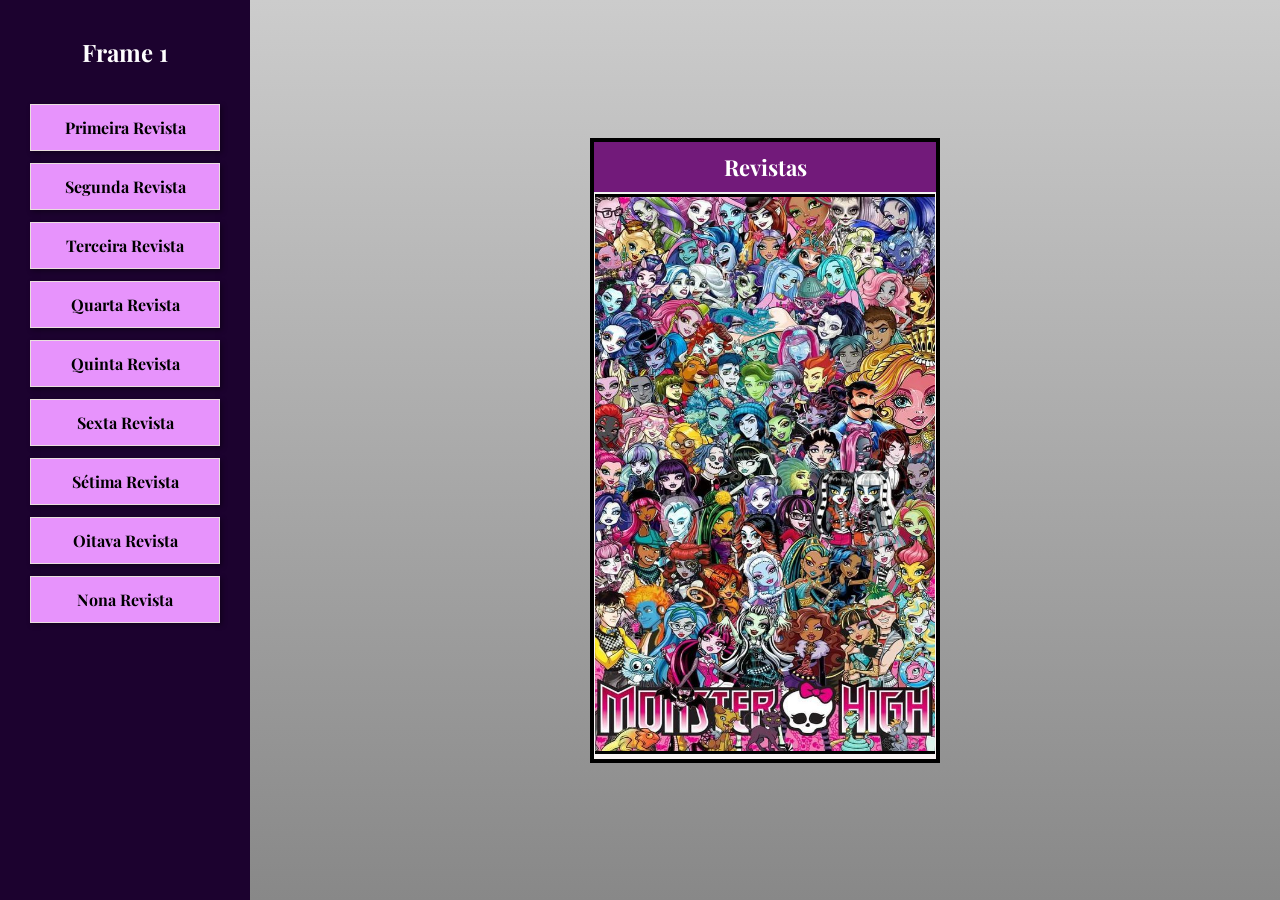
==== index.html @ ffe8ec57 "Initial commit: Atividade de Revistas com Iframe" ====
<!DOCTYPE html>
<html lang="pt-br">
<head>
  <meta charset="UTF-8">
  <title>Revistas com Iframe</title>
  <link href="https://fonts.googleapis.com/css2?family=Playfair+Display&display=swap" rel="stylesheet">
  <style>
    body {
      margin: 0;
      font-family: 'Playfair Display', serif;
    }

    table {
      border-collapse: collapse;
    }

    .main-layout {
      width: 100%;
      height: 100vh;
    }

    .sidebar {
      background-color: #1c022f;
      color: white;
      width: 250px;
      vertical-align: top;
      padding: 20px;
      box-sizing: border-box;
    }

    .sidebar h1 {
      text-align: center;
      font-size: 24px;
      margin-bottom: 30px;
    }
    .menu {
      width: 100%;
      text-align: center;
    }
    .menu a {
      display: block;
      background-color: #e793fc;
      color: black;
      text-decoration: none;
      padding: 12px 0;
      margin: 5px auto;
      width: 90%;
      text-align: center;
      border: 1px solid rgb(234, 222, 222);
      box-shadow: 2px 2px 5px rgba(0,0,0,0.4);
      font-weight: bold;
      font-size: 16px;
      transition: background-color 0.3s ease;
    }

    .menu a:hover {
      background-color: #9c74fb;
    }

    .content {
      background: linear-gradient(to bottom, #ccc, #888);
      text-align: center;
    }

    .iframe-wrapper {
      margin: 30px auto;
      border: 4px solid rgb(0, 0, 0);
      background-color: rgb(249, 244, 244);
      width: 350px;
    }

    .iframe-wrapper thead th {
      background-color: rgb(114, 26, 122);
      color: white;
      font-size: 22px;
      padding: 10px 0;
      border: 1px solid rgb(240, 240, 240);
    }

    .iframe-wrapper iframe {
      width: 100%;
      height: 560px;
      border: none;
      
    }

  </style>
</head>
<body>
  <table class="main-layout">
    <tr>
      <td class="sidebar">
        <h1>Frame 1</h1>
        <table class="menu">
          <tr><td><a href="revistas/revista1.html" target="revista">Primeira Revista</a></td></tr>
          <tr><td><a href="revistas/revista2.html" target="revista">Segunda Revista</a></td></tr>
          <tr><td><a href="revistas/revista3.html" target="revista">Terceira Revista</a></td></tr>
          <tr><td><a href="revistas/revista4.html" target="revista">Quarta Revista</a></td></tr>
          <tr><td><a href="revistas/revista5.html" target="revista">Quinta Revista</a></td></tr>
          <tr><td><a href="revistas/revista6.html" target="revista">Sexta Revista</a></td></tr>
          <tr><td><a href="revistas/revista7.html" target="revista">Sétima Revista</a></td></tr>
          <tr><td><a href="revistas/revista8.html" target="revista">Oitava Revista</a></td></tr>
          <tr><td><a href="revistas/revista9.html" target="revista">Nona Revista</a></td></tr>
        </table>
      </td>
      <td class="content">
        <table class="iframe-wrapper">
          <thead>
            <tr><th>Revistas</th></tr>
          </thead>
          <tbody>
            <tr>
              <td>
                <iframe name="revista" src="capa.html" ></iframe>
              </td>
            </tr>
          </tbody>
        </table>
      </td>
    </tr>
  </table>
</body>
</html>
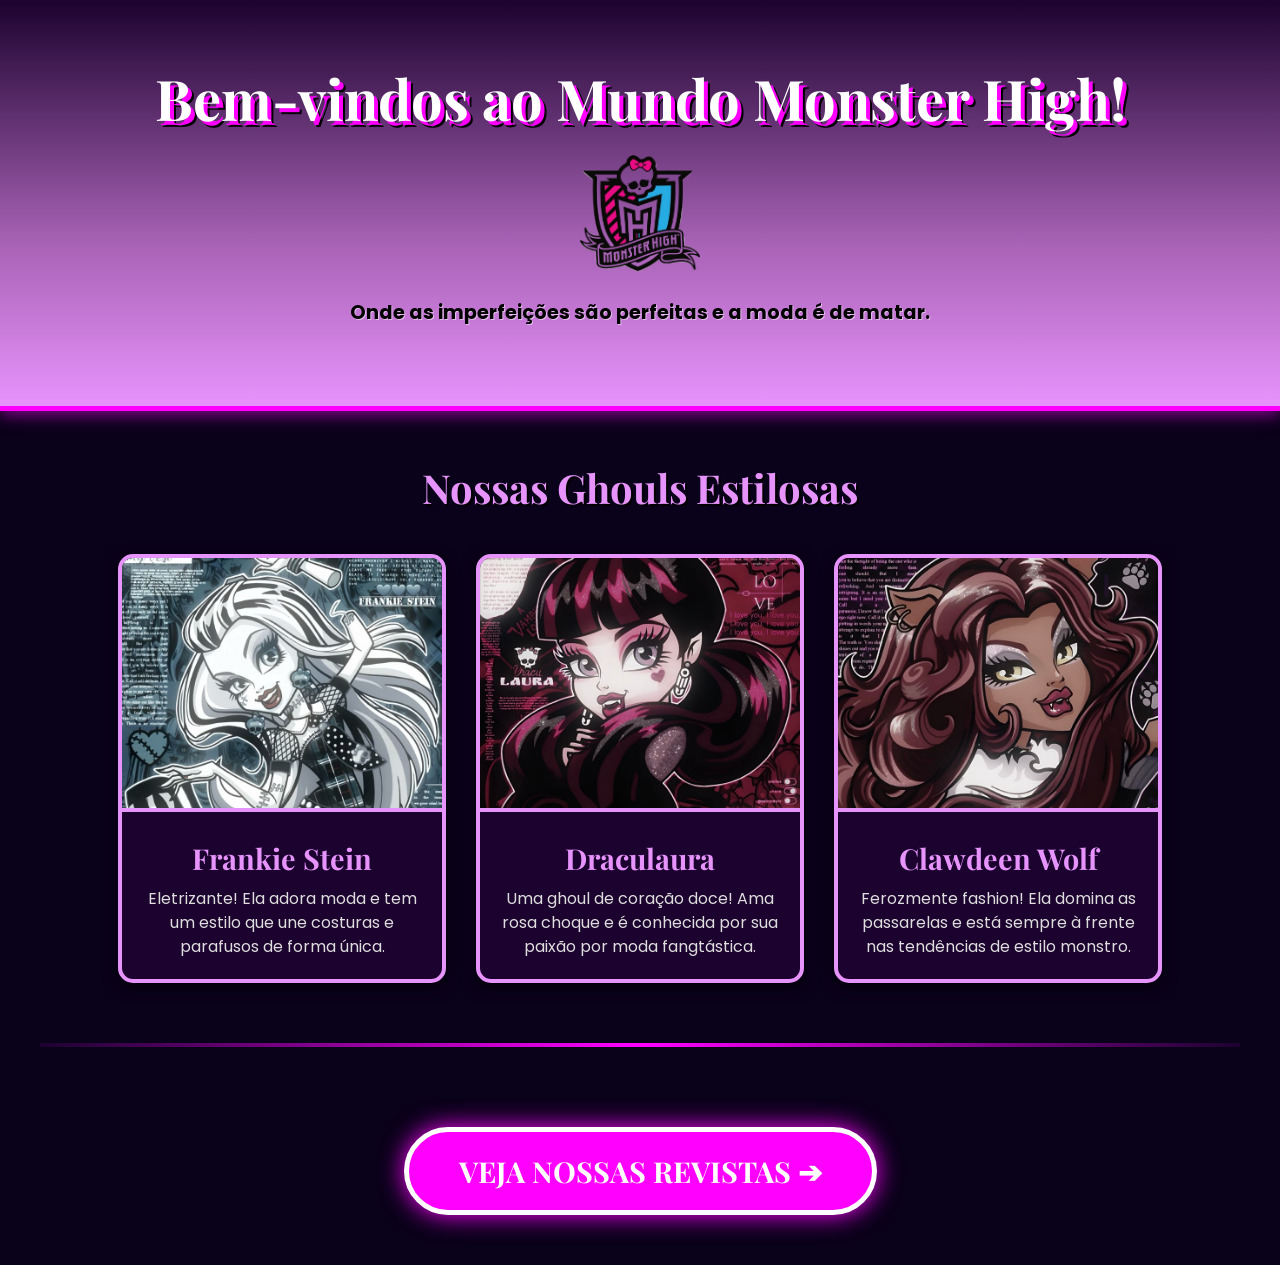
==== commit ed0daf1d: "Construindo a página inicial do site" ====
--- a/index.html
+++ b/index.html
@@ -1,125 +1,189 @@
 <!DOCTYPE html>
 <html lang="pt-br">
 <head>
-  <meta charset="UTF-8">
-  <title>Revistas com Iframe</title>
-  <link href="https://fonts.googleapis.com/css2?family=Playfair+Display&display=swap" rel="stylesheet">
-  <style>
-    body {
-      margin: 0;
-      font-family: 'Playfair Display', serif;
-    }
+    <meta charset="UTF-8">
+    <meta name="viewport" content="width=device-width, initial-scale=1.0">
+    <title>Bem-vindos ao Mundo Monster High</title>
+    <link href="https://fonts.googleapis.com/css2?family=Playfair+Display:wght@700&family=Poppins:wght@300;400&display=swap" rel="stylesheet">
+    <style>
+        body {
+            margin: 0;
+            padding: 0;
+            background-color: #0a011a; /* Roxo ultra escuro para profundidade */
+            color: #f1f1f1;
+            font-family: 'Poppins', sans-serif;
+            text-align: center;
+        }
 
-    table {
-      border-collapse: collapse;
-    }
+        /* Cabeçalho com gradiente da marca */
+        header {
+            background: linear-gradient(180deg, #1c022f 0%, #a862b5 60%, #e793fc 100%);
+            padding: 60px 20px;
+            border-bottom: 5px solid #ff00ff;
+            box-shadow: 0 4px 15px rgba(255, 0, 255, 0.5);
+        }
 
-    .main-layout {
-      width: 100%;
-      height: 100vh;
-    }
+        h1 {
+            font-family: 'Playfair Display', serif;
+            font-size: 3.5rem;
+            margin: 0;
+            color: #fff;
+            text-shadow: 4px 4px 0px #ff00ff, 6px 6px 0px #000;
+        }
 
-    .sidebar {
-      background-color: #1c022f;
-      color: white;
-      width: 250px;
-      vertical-align: top;
-      padding: 20px;
-      box-sizing: border-box;
-    }
+        header p {
+            color: #000;
+            font-size: 1.2rem;
+            font-weight: bold;
+            text-shadow: 1px 1px 0px rgba(255, 255, 255, 0.5);
+        }
 
-    .sidebar h1 {
-      text-align: center;
-      font-size: 24px;
-      margin-bottom: 30px;
-    }
-    .menu {
-      width: 100%;
-      text-align: center;
-    }
-    .menu a {
-      display: block;
-      background-color: #e793fc;
-      color: black;
-      text-decoration: none;
-      padding: 12px 0;
-      margin: 5px auto;
-      width: 90%;
-      text-align: center;
-      border: 1px solid rgb(234, 222, 222);
-      box-shadow: 2px 2px 5px rgba(0,0,0,0.4);
-      font-weight: bold;
-      font-size: 16px;
-      transition: background-color 0.3s ease;
-    }
+        .container {
+            max-width: 1200px;
+            margin: 50px auto;
+            padding: 0 20px;
+        }
 
-    .menu a:hover {
-      background-color: #9c74fb;
-    }
+        /* Título da seção de personagens */
+        h2.section-title {
+            font-family: 'Playfair Display', serif;
+            color: #e793fc;
+            font-size: 2.5rem;
+            text-shadow: 2px 2px #000;
+            margin-bottom: 40px;
+        }
 
-    .content {
-      background: linear-gradient(to bottom, #ccc, #888);
-      text-align: center;
-    }
+        /* Container flexível para os cards */
+        .characters {
+            display: flex;
+            justify-content: center;
+            flex-wrap: wrap;
+            gap: 30px;
+            margin-bottom: 60px;
+        }
 
-    .iframe-wrapper {
-      margin: 30px auto;
-      border: 4px solid rgb(0, 0, 0);
-      background-color: rgb(249, 244, 244);
-      width: 350px;
-    }
+        /* Estilo para cada card de personagem */
+        .char-card {
+            background: #1c022f; /* Roxo escuro */
+            border: 4px solid #e793fc; /* Roxo claro */
+            border-radius: 15px;
+            padding: 0; /* Removendo padding para a imagem ocupar a largura total */
+            width: 320px; /* Aumentando um pouco o card */
+            overflow: hidden; /* Garante que a imagem e bordas arredondadas funcionem */
+            transition: all 0.3s ease;
+            box-shadow: 0 5px 15px rgba(0, 0, 0, 0.6);
+        }
 
-    .iframe-wrapper thead th {
-      background-color: rgb(114, 26, 122);
-      color: white;
-      font-size: 22px;
-      padding: 10px 0;
-      border: 1px solid rgb(240, 240, 240);
-    }
+        /* Efeito de hover (passar o mouse) */
+        .char-card:hover {
+            transform: translateY(-10px) scale(1.02);
+            background: #2d044a;
+            box-shadow: 0 10px 30px rgba(231, 147, 252, 0.4);
+        }
 
-    .iframe-wrapper iframe {
-      width: 100%;
-      height: 560px;
-      border: none;
-      
-    }
+        /* ESTILO PARA AS FOTOS */
+        .char-card img {
+            width: 100%; /* Imagem ocupa toda a largura do card */
+            height: 250px; /* Altura fixa para uniformidade */
+            object-fit: cover; /* Recorta a imagem para preencher o espaço sem distorcer */
+            border-bottom: 4px solid #e793fc; /* Borda divisória entre foto e texto */
+        }
 
-  </style>
+        /* Container interno para o texto do card */
+        .char-info {
+            padding: 20px;
+        }
+
+        .char-info h3 {
+            color: #e793fc;
+            font-size: 1.8rem;
+            margin: 0 0 10px 0;
+            font-family: 'Playfair Display', serif;
+        }
+
+        .char-info p {
+            font-size: 1rem;
+            line-height: 1.5;
+            color: #ddd;
+            margin: 0;
+        }
+
+        /* O Botão para a página de revistas */
+        .btn-revistas {
+            display: inline-block;
+            background-color: #ff00ff; /* Rosa choque */
+            color: white;
+            text-decoration: none;
+            padding: 20px 50px;
+            font-size: 1.8rem;
+            font-weight: bold;
+            border: 5px solid #fff;
+            border-radius: 50px;
+            box-shadow: 0 0 25px #ff00ff;
+            transition: all 0.3s ease;
+            margin-top: 30px;
+            font-family: 'Playfair Display', serif;
+        }
+
+        /* Hover do Botão */
+        .btn-revistas:hover {
+            background-color: #e793fc; /* Roxo claro */
+            box-shadow: 0 0 40px #e793fc;
+            transform: scale(1.1) translateY(-3px);
+            color: #1c022f;
+        }
+
+        /* Linha divisória temática */
+        .divider {
+            border: 0;
+            height: 4px;
+            background: linear-gradient(90deg, #1c022f, #ff00ff, #1c022f);
+            margin: 50px 0;
+        }
+    </style>
 </head>
 <body>
-  <table class="main-layout">
-    <tr>
-      <td class="sidebar">
-        <h1>Frame 1</h1>
-        <table class="menu">
-          <tr><td><a href="revistas/revista1.html" target="revista">Primeira Revista</a></td></tr>
-          <tr><td><a href="revistas/revista2.html" target="revista">Segunda Revista</a></td></tr>
-          <tr><td><a href="revistas/revista3.html" target="revista">Terceira Revista</a></td></tr>
-          <tr><td><a href="revistas/revista4.html" target="revista">Quarta Revista</a></td></tr>
-          <tr><td><a href="revistas/revista5.html" target="revista">Quinta Revista</a></td></tr>
-          <tr><td><a href="revistas/revista6.html" target="revista">Sexta Revista</a></td></tr>
-          <tr><td><a href="revistas/revista7.html" target="revista">Sétima Revista</a></td></tr>
-          <tr><td><a href="revistas/revista8.html" target="revista">Oitava Revista</a></td></tr>
-          <tr><td><a href="revistas/revista9.html" target="revista">Nona Revista</a></td></tr>
-        </table>
-      </td>
-      <td class="content">
-        <table class="iframe-wrapper">
-          <thead>
-            <tr><th>Revistas</th></tr>
-          </thead>
-          <tbody>
-            <tr>
-              <td>
-                <iframe name="revista" src="capa.html" ></iframe>
-              </td>
-            </tr>
-          </tbody>
-        </table>
-      </td>
-    </tr>
-  </table>
+
+    <header>
+        <h1>Bem-vindos ao Mundo Monster High!</h1>
+        <img src="monster/image-removebg-preview.png" alt="Logo Monster High" style="width: 120px; margin-top: 20px;">
+        <p>Onde as imperfeições são perfeitas e a moda é de matar.</p>
+        
+    </header>
+
+    <div class="container">
+        <h2 class="section-title">Nossas Ghouls Estilosas</h2>
+        
+        <div class="characters">
+            <div class="char-card">
+                <img src="monster/frann.jpg" alt="Frankie Stein">
+                <div class="char-info">
+                    <h3>Frankie Stein</h3>
+                    <p>Eletrizante! Ela adora moda e tem um estilo que une costuras e parafusos de forma única.</p>
+                </div>
+            </div>
+            
+            <div class="char-card">
+                <img src="monster/dra.jpg" alt="Draculaura">
+                <div class="char-info">
+                    <h3>Draculaura</h3>
+                    <p>Uma ghoul de coração doce! Ama rosa choque e é conhecida por sua paixão por moda fangtástica.</p>
+                </div>
+            </div>
+            
+            <div class="char-card">
+                <img src="monster/clau1.jpg" alt="Clawdeen Wolf">
+                <div class="char-info">
+                    <h3>Clawdeen Wolf</h3>
+                    <p>Ferozmente fashion! Ela domina as passarelas e está sempre à frente nas tendências de estilo monstro.</p>
+                </div>
+            </div>
+        </div>
+
+        <hr class="divider">
+
+        <a href="revistas.html" class="btn-revistas">VEJA NOSSAS REVISTAS ➔</a>
+    </div>
+
 </body>
-</html>
-
-
+</html>
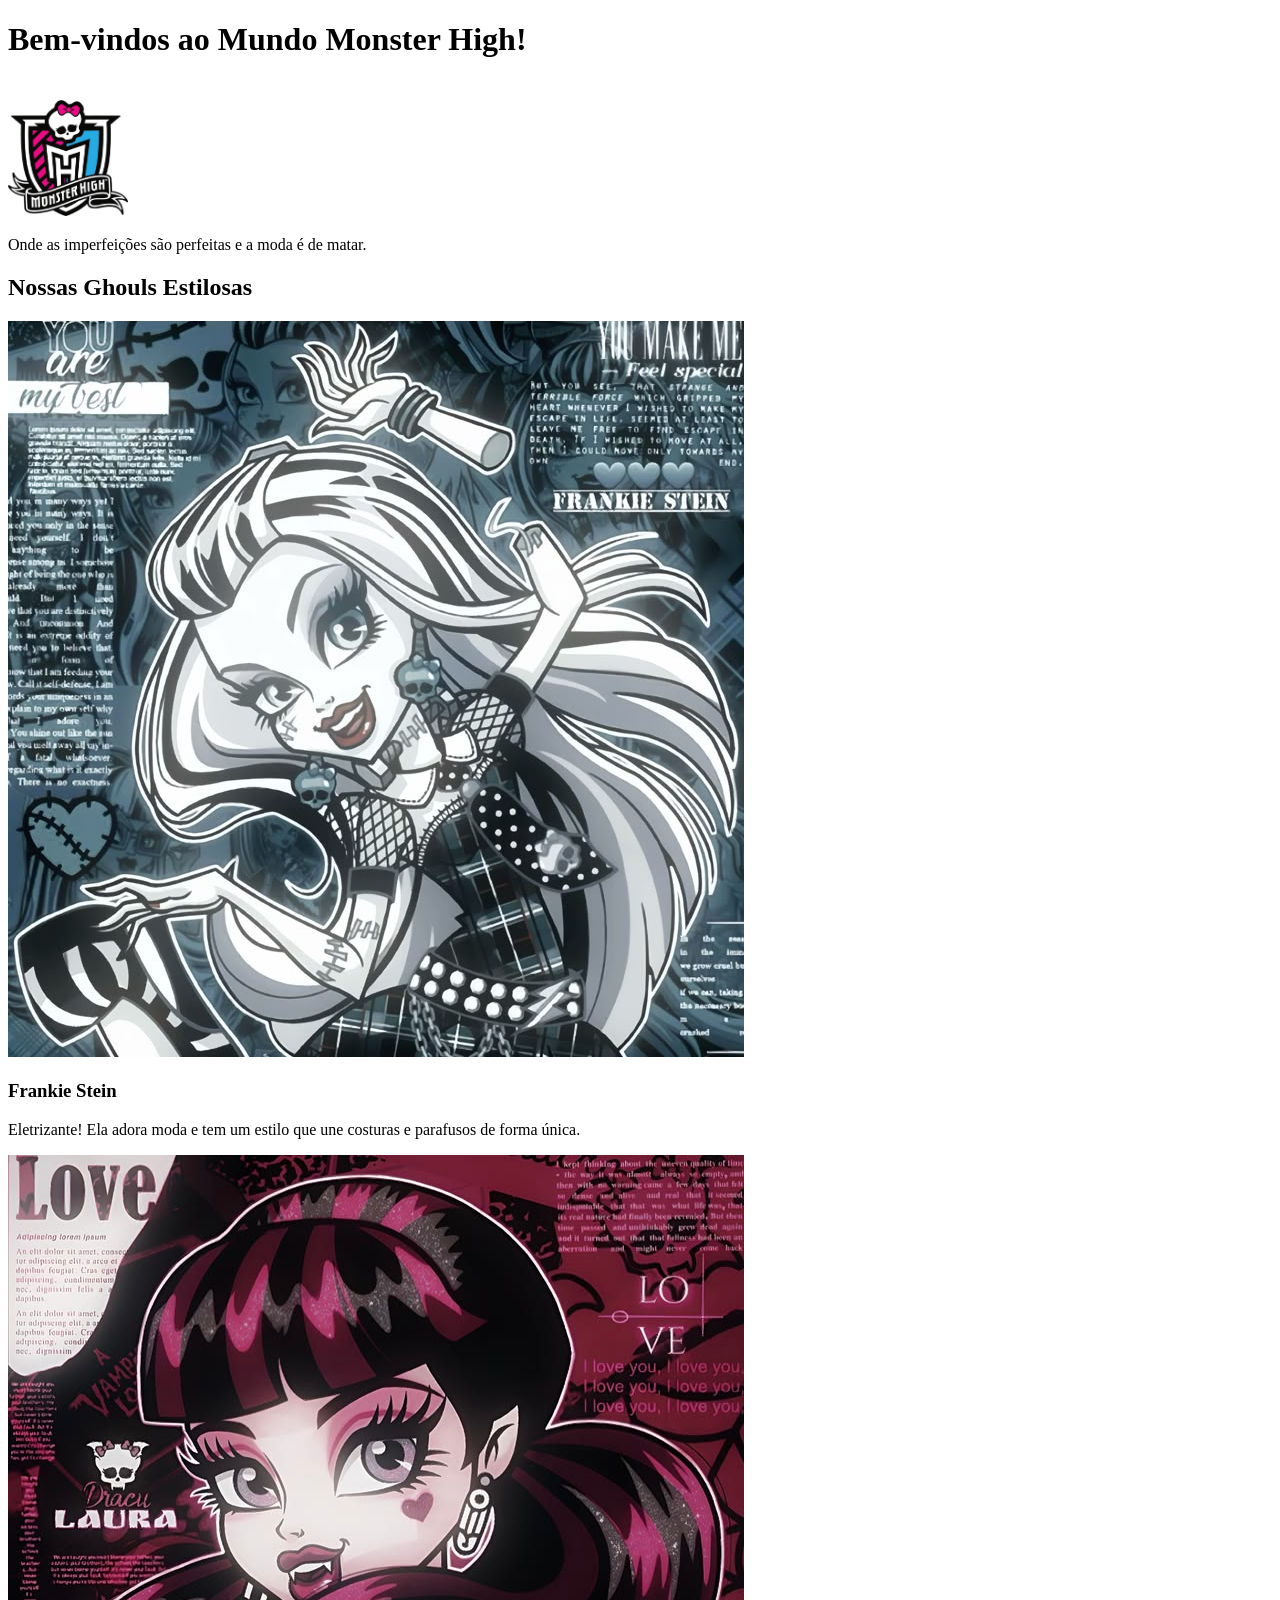
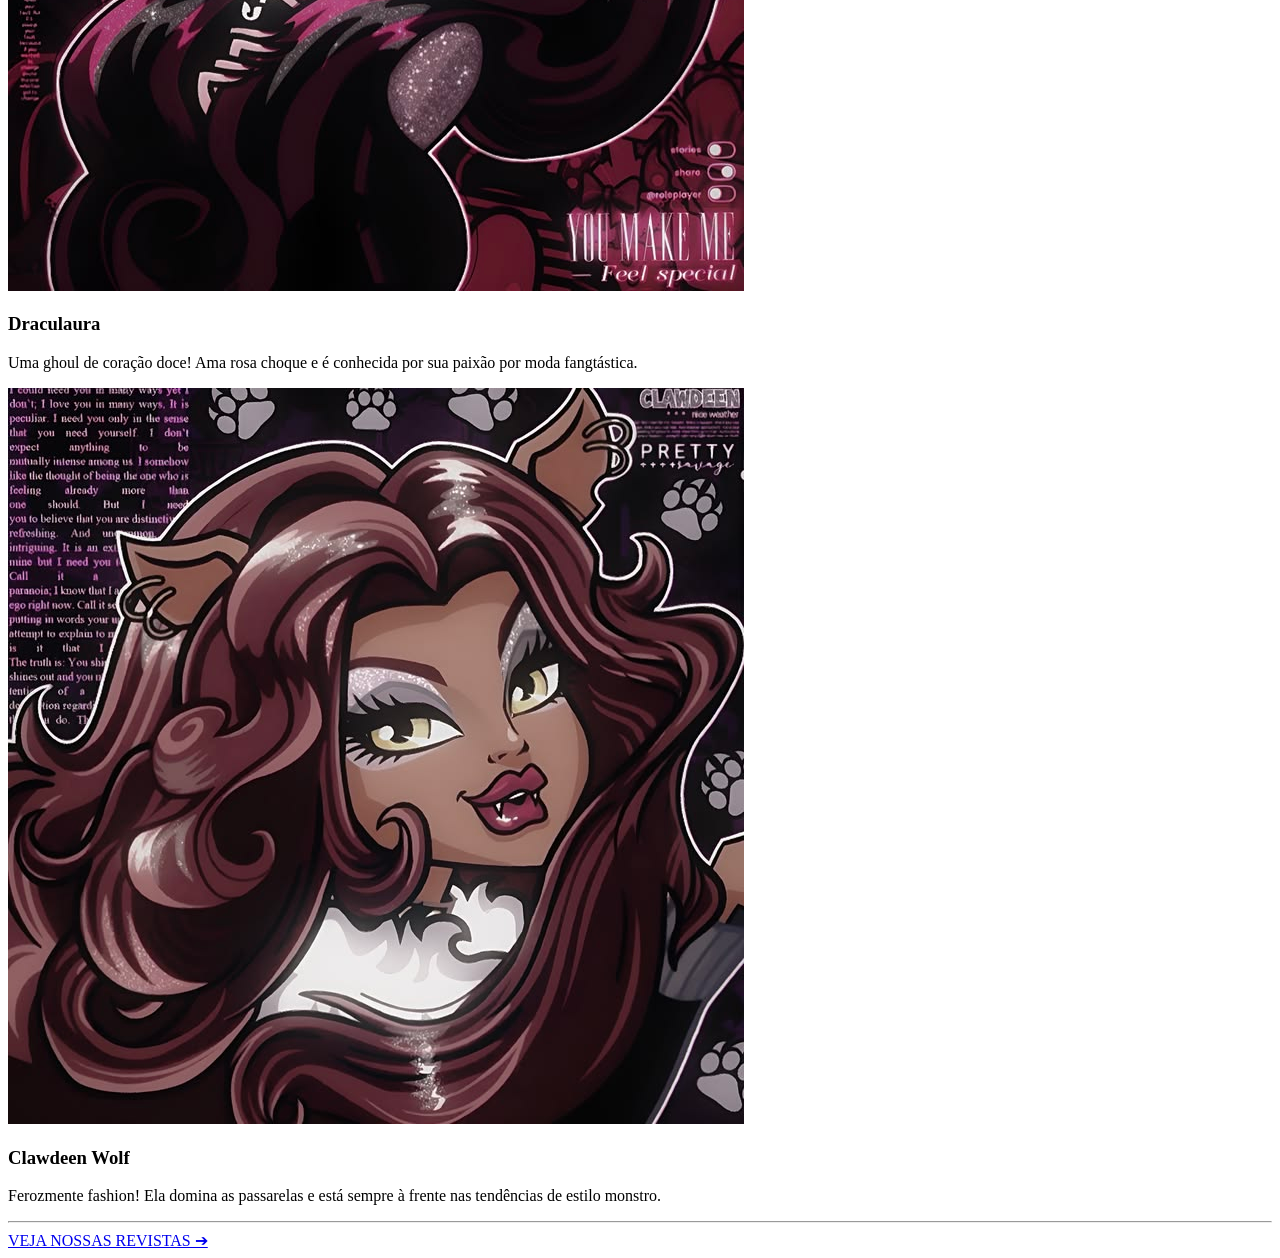
==== commit d34b50bd: "Adicionar favicon da caveirinha na aba do navegador" ====
--- a/index.html
+++ b/index.html
@@ -4,143 +4,9 @@
     <meta charset="UTF-8">
     <meta name="viewport" content="width=device-width, initial-scale=1.0">
     <title>Bem-vindos ao Mundo Monster High</title>
+    <link rel="icon" type="image/png" href="monster/caveira.webp">
     <link href="https://fonts.googleapis.com/css2?family=Playfair+Display:wght@700&family=Poppins:wght@300;400&display=swap" rel="stylesheet">
-    <style>
-        body {
-            margin: 0;
-            padding: 0;
-            background-color: #0a011a; /* Roxo ultra escuro para profundidade */
-            color: #f1f1f1;
-            font-family: 'Poppins', sans-serif;
-            text-align: center;
-        }
-
-        /* Cabeçalho com gradiente da marca */
-        header {
-            background: linear-gradient(180deg, #1c022f 0%, #a862b5 60%, #e793fc 100%);
-            padding: 60px 20px;
-            border-bottom: 5px solid #ff00ff;
-            box-shadow: 0 4px 15px rgba(255, 0, 255, 0.5);
-        }
-
-        h1 {
-            font-family: 'Playfair Display', serif;
-            font-size: 3.5rem;
-            margin: 0;
-            color: #fff;
-            text-shadow: 4px 4px 0px #ff00ff, 6px 6px 0px #000;
-        }
-
-        header p {
-            color: #000;
-            font-size: 1.2rem;
-            font-weight: bold;
-            text-shadow: 1px 1px 0px rgba(255, 255, 255, 0.5);
-        }
-
-        .container {
-            max-width: 1200px;
-            margin: 50px auto;
-            padding: 0 20px;
-        }
-
-        /* Título da seção de personagens */
-        h2.section-title {
-            font-family: 'Playfair Display', serif;
-            color: #e793fc;
-            font-size: 2.5rem;
-            text-shadow: 2px 2px #000;
-            margin-bottom: 40px;
-        }
-
-        /* Container flexível para os cards */
-        .characters {
-            display: flex;
-            justify-content: center;
-            flex-wrap: wrap;
-            gap: 30px;
-            margin-bottom: 60px;
-        }
-
-        /* Estilo para cada card de personagem */
-        .char-card {
-            background: #1c022f; /* Roxo escuro */
-            border: 4px solid #e793fc; /* Roxo claro */
-            border-radius: 15px;
-            padding: 0; /* Removendo padding para a imagem ocupar a largura total */
-            width: 320px; /* Aumentando um pouco o card */
-            overflow: hidden; /* Garante que a imagem e bordas arredondadas funcionem */
-            transition: all 0.3s ease;
-            box-shadow: 0 5px 15px rgba(0, 0, 0, 0.6);
-        }
-
-        /* Efeito de hover (passar o mouse) */
-        .char-card:hover {
-            transform: translateY(-10px) scale(1.02);
-            background: #2d044a;
-            box-shadow: 0 10px 30px rgba(231, 147, 252, 0.4);
-        }
-
-        /* ESTILO PARA AS FOTOS */
-        .char-card img {
-            width: 100%; /* Imagem ocupa toda a largura do card */
-            height: 250px; /* Altura fixa para uniformidade */
-            object-fit: cover; /* Recorta a imagem para preencher o espaço sem distorcer */
-            border-bottom: 4px solid #e793fc; /* Borda divisória entre foto e texto */
-        }
-
-        /* Container interno para o texto do card */
-        .char-info {
-            padding: 20px;
-        }
-
-        .char-info h3 {
-            color: #e793fc;
-            font-size: 1.8rem;
-            margin: 0 0 10px 0;
-            font-family: 'Playfair Display', serif;
-        }
-
-        .char-info p {
-            font-size: 1rem;
-            line-height: 1.5;
-            color: #ddd;
-            margin: 0;
-        }
-
-        /* O Botão para a página de revistas */
-        .btn-revistas {
-            display: inline-block;
-            background-color: #ff00ff; /* Rosa choque */
-            color: white;
-            text-decoration: none;
-            padding: 20px 50px;
-            font-size: 1.8rem;
-            font-weight: bold;
-            border: 5px solid #fff;
-            border-radius: 50px;
-            box-shadow: 0 0 25px #ff00ff;
-            transition: all 0.3s ease;
-            margin-top: 30px;
-            font-family: 'Playfair Display', serif;
-        }
-
-        /* Hover do Botão */
-        .btn-revistas:hover {
-            background-color: #e793fc; /* Roxo claro */
-            box-shadow: 0 0 40px #e793fc;
-            transform: scale(1.1) translateY(-3px);
-            color: #1c022f;
-        }
-
-        /* Linha divisória temática */
-        .divider {
-            border: 0;
-            height: 4px;
-            background: linear-gradient(90deg, #1c022f, #ff00ff, #1c022f);
-            margin: 50px 0;
-        }
-    </style>
+    <link rel="stylesheet" href="css/style.css">
 </head>
 <body>
 
@@ -148,7 +14,6 @@
         <h1>Bem-vindos ao Mundo Monster High!</h1>
         <img src="monster/image-removebg-preview.png" alt="Logo Monster High" style="width: 120px; margin-top: 20px;">
         <p>Onde as imperfeições são perfeitas e a moda é de matar.</p>
-        
     </header>
 
     <div class="container">
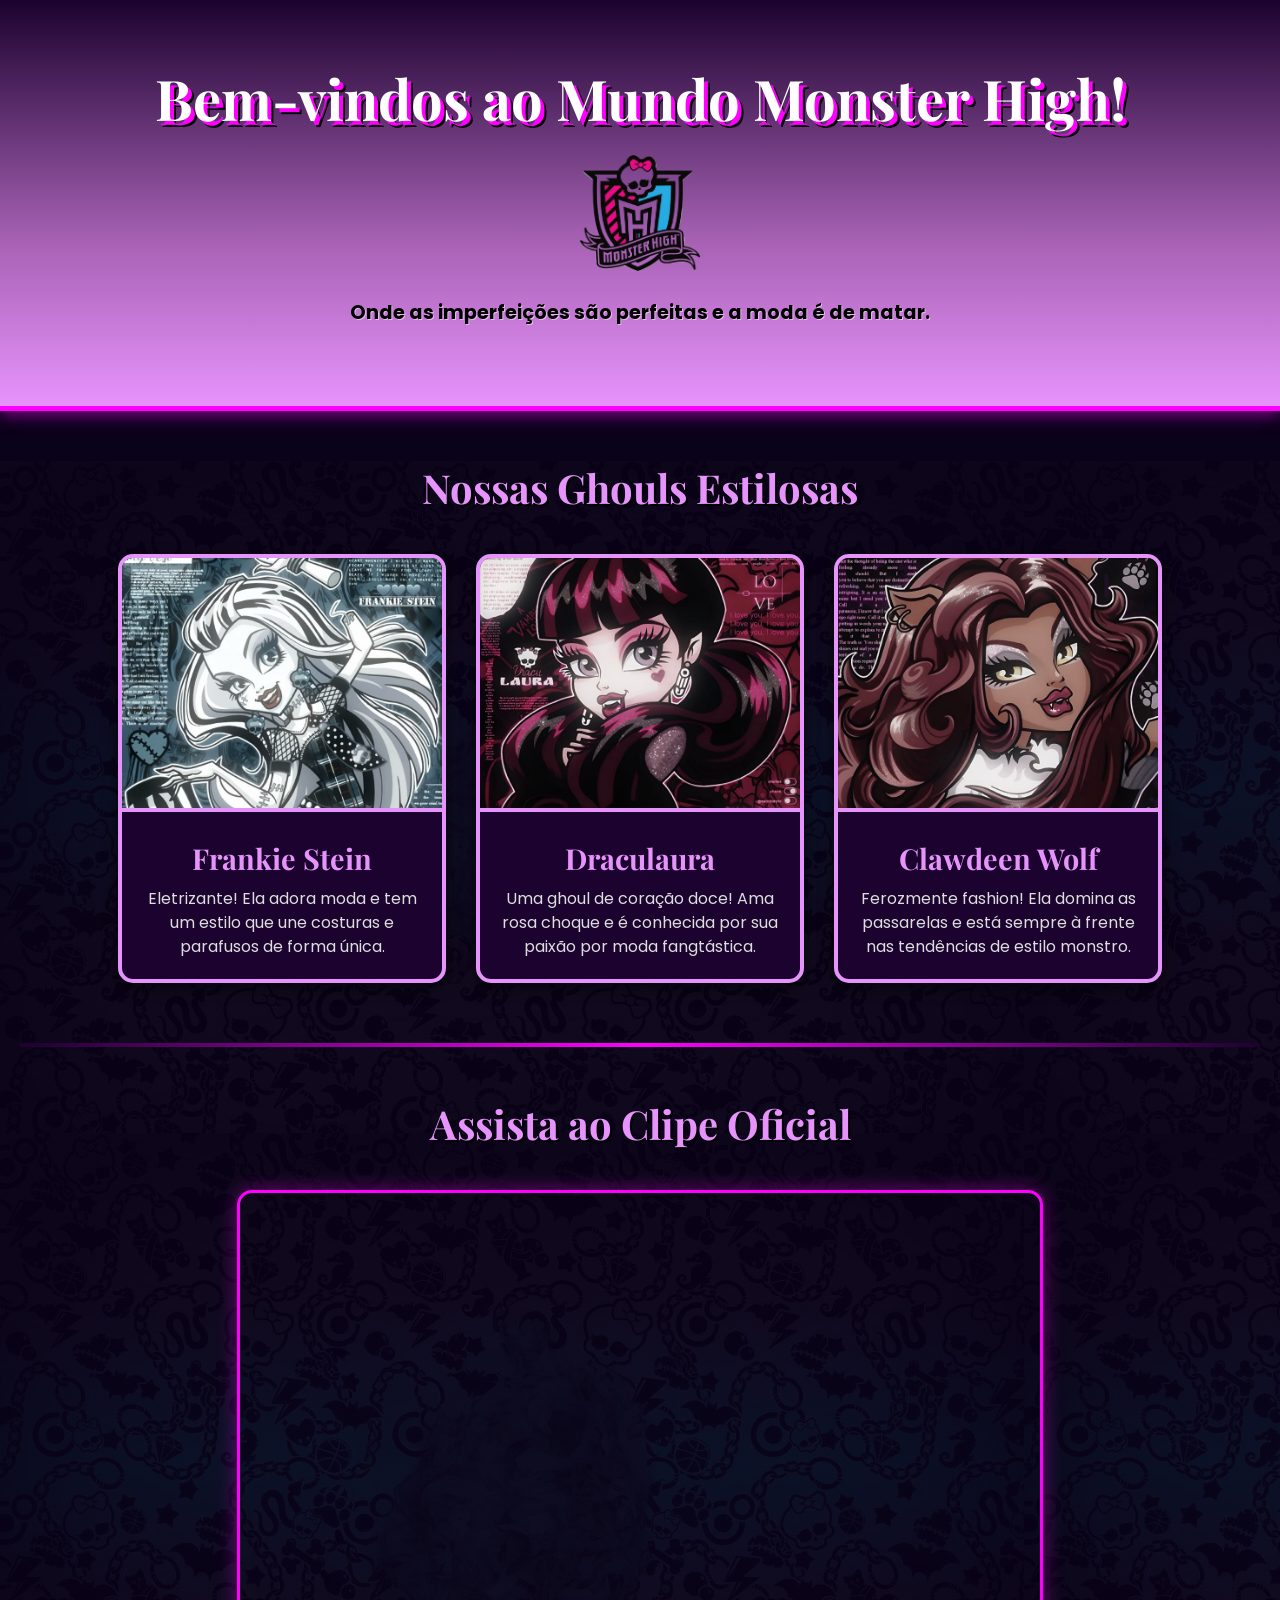
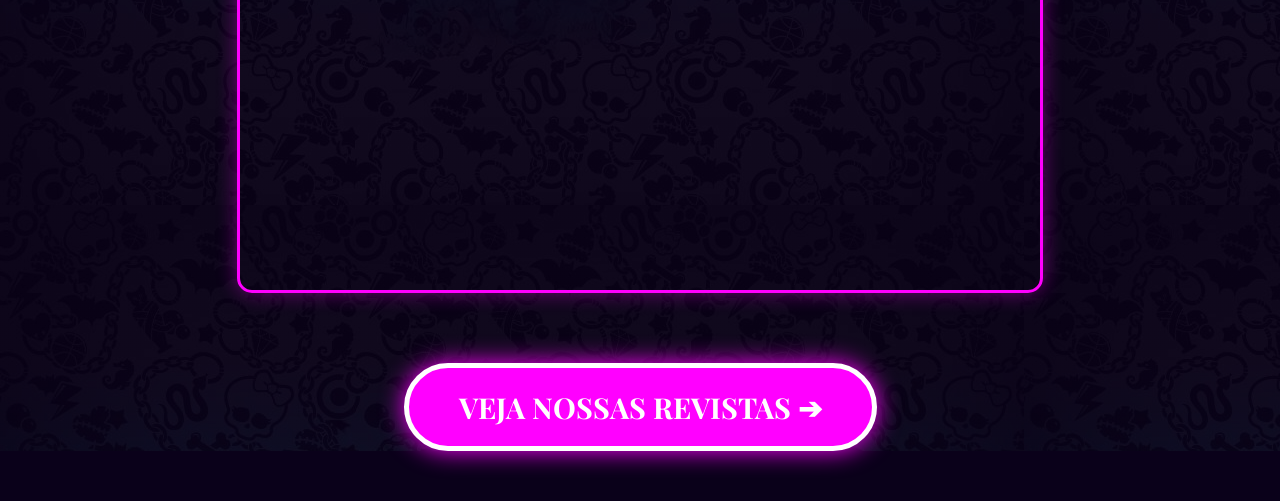
==== commit 0a11c6a2: "Merge pull request #2 from ibelalima/main Evolução do Portal Monster High: Novo layout responsivo e " ====
--- a/index.html
+++ b/index.html
@@ -46,6 +46,12 @@
         </div>
 
         <hr class="divider">
+        <div class="video-section">
+            <h2 class="section-title">Assista ao Clipe Oficial</h2>
+            <div class="video-wrapper">
+                <iframe width="560" height="315" src="https://www.youtube.com/embed/nGawAhRjtoA?si=n0dJTivUtG5hPZRn" title="YouTube video player" frameborder="0" allow="accelerometer; autoplay; clipboard-write; encrypted-media; gyroscope; picture-in-picture; web-share" referrerpolicy="strict-origin-when-cross-origin" allowfullscreen></iframe>
+            </div>
+        </div>
 
         <a href="revistas.html" class="btn-revistas">VEJA NOSSAS REVISTAS ➔</a>
     </div>
--- a/css/style.css
+++ b/css/style.css
@@ -0,0 +1,152 @@
+/* style.css */
+
+body {
+    margin: 0;
+    padding: 0;
+    background-color: #0a011a;
+    color: #f1f1f1;
+    font-family: 'Poppins', sans-serif;
+    text-align: center;
+}
+
+header {
+    background: linear-gradient(180deg, #1c022f 0%, #a862b5 60%, #e793fc 100%);
+    padding: 60px 20px;
+    border-bottom: 5px solid #ff00ff;
+    box-shadow: 0 4px 15px rgba(255, 0, 255, 0.5);
+}
+
+h1 {
+    font-family: 'Playfair Display', serif;
+    font-size: 3.5rem;
+    margin: 0;
+    color: #fff;
+    text-shadow: 4px 4px 0px #ff00ff, 6px 6px 0px #000;
+}
+
+header p {
+    color: #000;
+    font-size: 1.2rem;
+    font-weight: bold;
+    text-shadow: 1px 1px 0px rgba(255, 255, 255, 0.5);
+}
+
+.container {
+    max-width: 1500px;
+    margin: 50px auto;
+    padding: 0 20px;
+    background: linear-gradient(rgba(10, 1, 26, 0.8), rgba(10, 1, 26, 0.8)), url(../monster/wallpapermonsterhighclub31.jpg)
+}
+
+h2.section-title {
+    font-family: 'Playfair Display', serif;
+    color: #e793fc;
+    font-size: 2.5rem;
+    text-shadow: 2px 2px #000;
+    margin-bottom: 40px;
+}
+
+.characters {
+    display: flex;
+    justify-content: center;
+    flex-wrap: wrap;
+    gap: 30px;
+    margin-bottom: 60px;
+}
+
+.char-card {
+    background: #1c022f;
+    border: 4px solid #e793fc;
+    border-radius: 15px;
+    padding: 0;
+    width: 320px;
+    overflow: hidden;
+    transition: all 0.3s ease;
+    box-shadow: 0 5px 15px rgba(0, 0, 0, 0.6);
+}
+
+.char-card:hover {
+    transform: translateY(-10px) scale(1.02);
+    background: #2d044a;
+    box-shadow: 0 10px 30px rgba(231, 147, 252, 0.4);
+}
+
+.char-card img {
+    width: 100%;
+    height: 250px;
+    object-fit: cover;
+    border-bottom: 4px solid #e793fc;
+}
+
+.char-info {
+    padding: 20px;
+}
+
+.char-info h3 {
+    color: #e793fc;
+    font-size: 1.8rem;
+    margin: 0 0 10px 0;
+    font-family: 'Playfair Display', serif;
+}
+
+.char-info p {
+    font-size: 1rem;
+    line-height: 1.5;
+    color: #ddd;
+    margin: 0;
+}
+
+.btn-revistas {
+    display: inline-block;
+    background-color: #ff00ff;
+    color: white;
+    text-decoration: none;
+    padding: 20px 50px;
+    font-size: 1.8rem;
+    font-weight: bold;
+    border: 5px solid #fff;
+    border-radius: 50px;
+    box-shadow: 0 0 25px #ff00ff;
+    transition: all 0.3s ease;
+    margin-top: 30px;
+    font-family: 'Playfair Display', serif;
+}
+
+.btn-revistas:hover {
+    background-color: #e793fc;
+    box-shadow: 0 0 40px #e793fc;
+    transform: scale(1.1) translateY(-3px);
+    color: #1c022f;
+}
+
+.divider {
+    border: 0;
+    height: 4px;
+    background: linear-gradient(90deg, #1c022f, #ff00ff, #1c022f);
+    margin: 50px 0;
+}
+
+.video-section {
+    margin: 40px 0;
+    text-align: center;
+}
+
+.video-wrapper {
+    position: relative;
+    padding-bottom: 56.25%; /* Mantém a proporção 16:9 */
+    height: 0;
+    overflow: hidden;
+    max-width: 800px;
+    margin: 0 auto;
+    border: 3px solid #ff00ff;
+    border-radius: 15px;
+    box-shadow: 0 0 20px rgba(255, 0, 255, 0.4);
+}
+
+.video-wrapper iframe {
+    position: absolute;
+    top: 0;
+    left: 0;
+    width: 100%;
+    height: 100%;
+}
